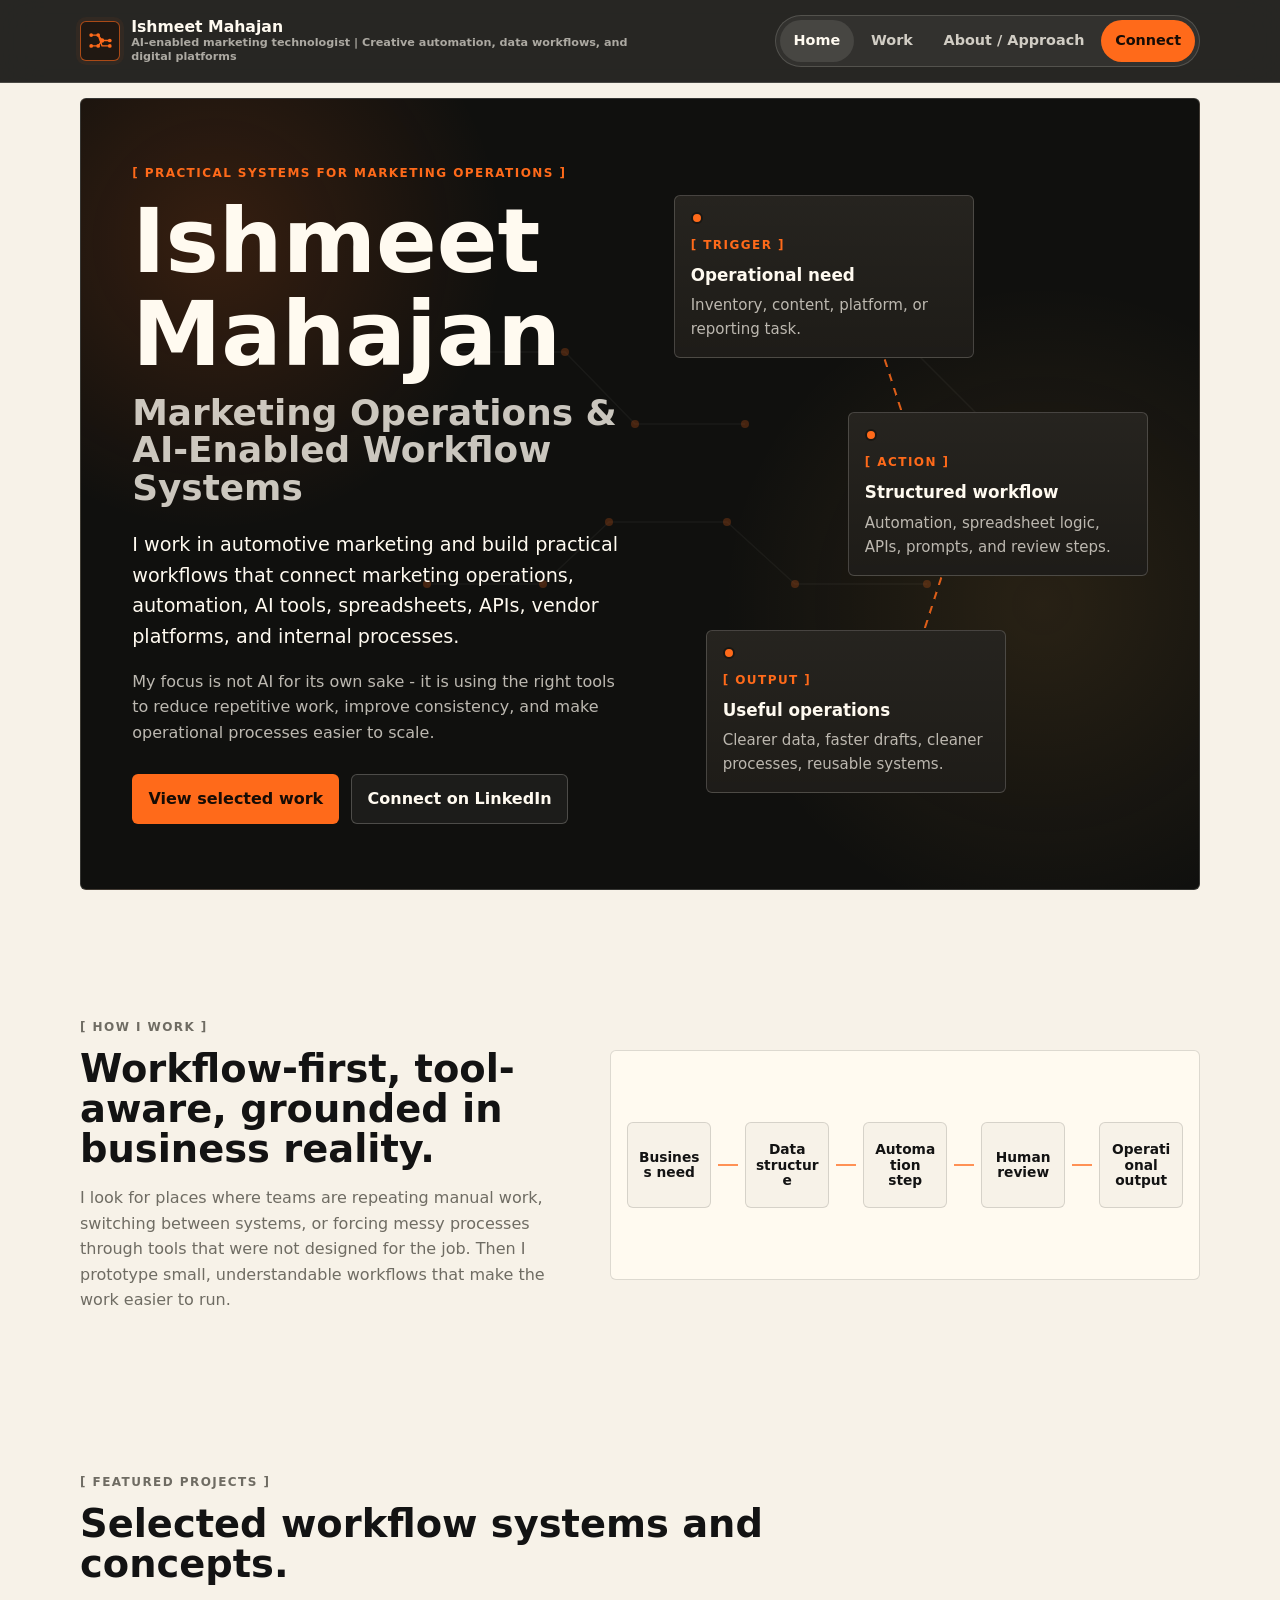
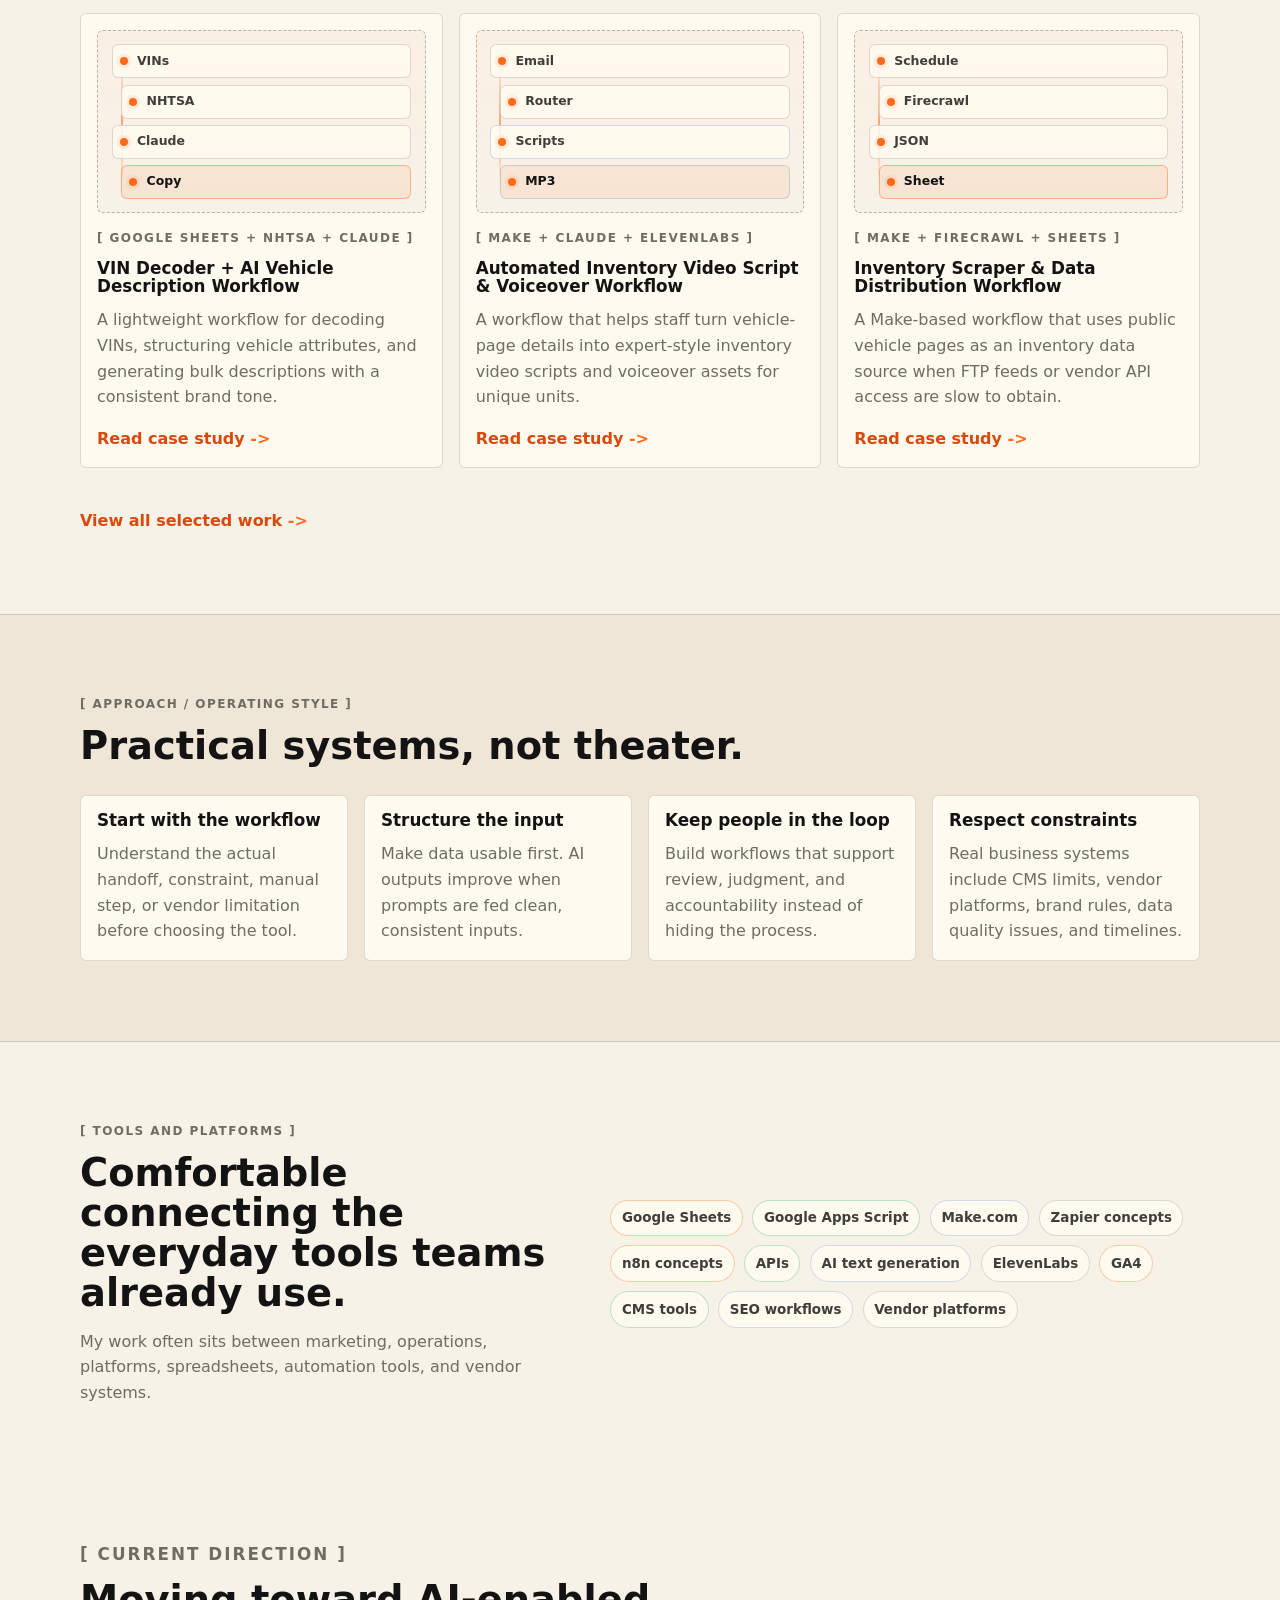
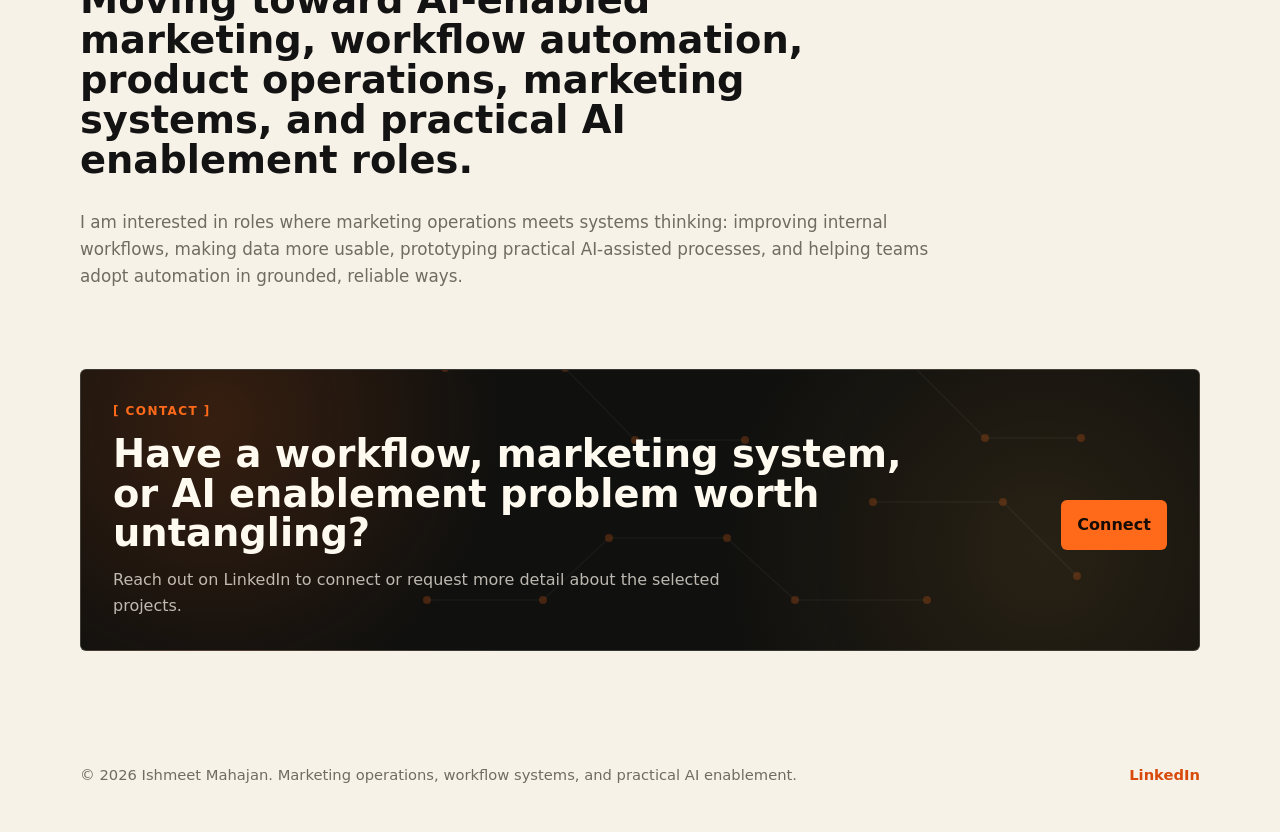
==== index.html @ a9115629 "Add files via upload" ====
<!DOCTYPE html>
<html lang="en">
<head>
  <meta charset="UTF-8">
  <meta name="viewport" content="width=device-width, initial-scale=1.0">
  <meta name="description" content="Ishmeet Mahajan - Marketing Operations & AI-Enabled Workflow Systems portfolio.">
  <title>Ishmeet Mahajan | Marketing Operations & AI-Enabled Workflow Systems</title>
  <link rel="stylesheet" href="styles.css">
</head>
<body>
  <header class="site-header">
    <a class="brand" href="index.html" aria-label="Ishmeet Mahajan home">
      <span class="brand-mark" aria-hidden="true"></span>
      <span class="brand-copy">
        <span class="brand-name">Ishmeet Mahajan</span>
        <span class="brand-title">AI-enabled marketing technologist | Creative automation, data workflows, and digital platforms</span>
      </span>
    </a>
    <button class="nav-toggle" type="button" aria-label="Toggle navigation" aria-expanded="false">
      <span></span>
      <span></span>
      <span></span>
    </button>
    <nav class="site-nav" aria-label="Primary navigation">
      <a href="index.html">Home</a>
      <a href="work.html">Work</a>
      <a href="index.html#approach">About / Approach</a>
      <a class="nav-cta" href="https://www.linkedin.com/in/ishmeetmahajan">Connect</a>
    </nav>
  </header>

  <main>
    <section class="hero canvas-section">
      <div class="hero-copy">
        <p class="eyebrow">Practical systems for marketing operations</p>
        <h1>Ishmeet Mahajan</h1>
        <h2>Marketing Operations &amp; AI-Enabled Workflow Systems</h2>
        <p class="hero-lede">I work in automotive marketing and build practical workflows that connect marketing operations, automation, AI tools, spreadsheets, APIs, vendor platforms, and internal processes.</p>
        <p class="hero-support">My focus is not AI for its own sake - it is using the right tools to reduce repetitive work, improve consistency, and make operational processes easier to scale.</p>
        <div class="button-row">
          <a class="button primary" href="work.html">View selected work</a>
          <a class="button secondary" href="https://www.linkedin.com/in/ishmeetmahajan">Connect on LinkedIn</a>
        </div>
      </div>
      <div class="hero-visual" aria-label="Workflow canvas illustration">
        <div class="workflow-card trigger">
          <span class="node-dot"></span>
          <p class="node-type">Trigger</p>
          <h3>Operational need</h3>
          <p>Inventory, content, platform, or reporting task.</p>
        </div>
        <div class="workflow-line line-one"></div>
        <div class="workflow-card action">
          <span class="node-dot"></span>
          <p class="node-type">Action</p>
          <h3>Structured workflow</h3>
          <p>Automation, spreadsheet logic, APIs, prompts, and review steps.</p>
        </div>
        <div class="workflow-line line-two"></div>
        <div class="workflow-card output">
          <span class="node-dot"></span>
          <p class="node-type">Output</p>
          <h3>Useful operations</h3>
          <p>Clearer data, faster drafts, cleaner processes, reusable systems.</p>
        </div>
      </div>
    </section>

    <section class="section split-section">
      <div>
        <p class="eyebrow">How I work</p>
        <h2>Workflow-first, tool-aware, grounded in business reality.</h2>
        <p>I look for places where teams are repeating manual work, switching between systems, or forcing messy processes through tools that were not designed for the job. Then I prototype small, understandable workflows that make the work easier to run.</p>
      </div>
      <div class="mini-canvas">
        <div class="mini-node">Business need</div>
        <div class="mini-connector"></div>
        <div class="mini-node">Data structure</div>
        <div class="mini-connector"></div>
        <div class="mini-node">Automation step</div>
        <div class="mini-connector"></div>
        <div class="mini-node">Human review</div>
        <div class="mini-connector"></div>
        <div class="mini-node">Operational output</div>
      </div>
    </section>

    <section class="section">
      <div class="section-heading">
        <p class="eyebrow">Featured projects</p>
        <h2>Selected workflow systems and concepts.</h2>
      </div>
      <div class="card-grid">
        <article class="project-card">
          <div class="workflow-diagram compact" aria-label="VIN description workflow diagram">
            <div class="diagram-node">VINs</div>
            <div class="diagram-node">NHTSA</div>
            <div class="diagram-node">Claude</div>
            <div class="diagram-node output-node">Copy</div>
          </div>
          <p class="card-kicker">Google Sheets + NHTSA + Claude</p>
          <h3>VIN Decoder + AI Vehicle Description Workflow</h3>
          <p>A lightweight workflow for decoding VINs, structuring vehicle attributes, and generating bulk descriptions with a consistent brand tone.</p>
          <a class="text-link" href="case-vin-ai-description.html">Read case study</a>
        </article>
        <article class="project-card">
          <div class="workflow-diagram compact branch-diagram" aria-label="Video script and voiceover workflow diagram">
            <div class="diagram-node">Email</div>
            <div class="diagram-node">Router</div>
            <div class="diagram-node">Scripts</div>
            <div class="diagram-node output-node">MP3</div>
          </div>
          <p class="card-kicker">Make + Claude + ElevenLabs</p>
          <h3>Automated Inventory Video Script &amp; Voiceover Workflow</h3>
          <p>A workflow that helps staff turn vehicle-page details into expert-style inventory video scripts and voiceover assets for unique units.</p>
          <a class="text-link" href="case-video-voiceover.html">Read case study</a>
        </article>
        <article class="project-card">
          <div class="workflow-diagram compact" aria-label="Inventory scraper workflow diagram">
            <div class="diagram-node">Schedule</div>
            <div class="diagram-node">Firecrawl</div>
            <div class="diagram-node">JSON</div>
            <div class="diagram-node output-node">Sheet</div>
          </div>
          <p class="card-kicker">Make + Firecrawl + Sheets</p>
          <h3>Inventory Scraper &amp; Data Distribution Workflow</h3>
          <p>A Make-based workflow that uses public vehicle pages as an inventory data source when FTP feeds or vendor API access are slow to obtain.</p>
          <a class="text-link" href="case-ai-inventory-search.html">Read case study</a>
        </article>
      </div>
      <div class="section-action">
        <a class="action-link" href="work.html">View all selected work</a>
      </div>
    </section>

    <section id="approach" class="section approach-band">
      <div class="section-heading">
        <p class="eyebrow">Approach / operating style</p>
        <h2>Practical systems, not theater.</h2>
      </div>
      <div class="pill-grid">
        <div class="pill-card">
          <h3>Start with the workflow</h3>
          <p>Understand the actual handoff, constraint, manual step, or vendor limitation before choosing the tool.</p>
        </div>
        <div class="pill-card">
          <h3>Structure the input</h3>
          <p>Make data usable first. AI outputs improve when prompts are fed clean, consistent inputs.</p>
        </div>
        <div class="pill-card">
          <h3>Keep people in the loop</h3>
          <p>Build workflows that support review, judgment, and accountability instead of hiding the process.</p>
        </div>
        <div class="pill-card">
          <h3>Respect constraints</h3>
          <p>Real business systems include CMS limits, vendor platforms, brand rules, data quality issues, and timelines.</p>
        </div>
      </div>
    </section>

    <section class="section split-section">
      <div>
        <p class="eyebrow">Tools and platforms</p>
        <h2>Comfortable connecting the everyday tools teams already use.</h2>
        <p>My work often sits between marketing, operations, platforms, spreadsheets, automation tools, and vendor systems.</p>
      </div>
      <div class="badge-cloud" aria-label="Tools and platforms">
        <span class="badge">Google Sheets</span>
        <span class="badge">Google Apps Script</span>
        <span class="badge">Make.com</span>
        <span class="badge">Zapier concepts</span>
        <span class="badge">n8n concepts</span>
        <span class="badge">APIs</span>
        <span class="badge">AI text generation</span>
        <span class="badge">ElevenLabs</span>
        <span class="badge">GA4</span>
        <span class="badge">CMS tools</span>
        <span class="badge">SEO workflows</span>
        <span class="badge">Vendor platforms</span>
      </div>
    </section>

    <section class="section current-direction">
      <div class="section-heading">
        <p class="eyebrow">Current direction</p>
        <h2>Moving toward AI-enabled marketing, workflow automation, product operations, marketing systems, and practical AI enablement roles.</h2>
      </div>
      <p>I am interested in roles where marketing operations meets systems thinking: improving internal workflows, making data more usable, prototyping practical AI-assisted processes, and helping teams adopt automation in grounded, reliable ways.</p>
    </section>

    <section id="contact" class="contact-cta canvas-section">
      <div>
        <p class="eyebrow">Contact</p>
        <h2>Have a workflow, marketing system, or AI enablement problem worth untangling?</h2>
        <p>Reach out on LinkedIn to connect or request more detail about the selected projects.</p>
      </div>
      <div class="button-row">
        <a class="button primary" href="https://www.linkedin.com/in/ishmeetmahajan">Connect</a>
      </div>
    </section>
  </main>

  <footer class="site-footer">
    <p>&copy; <span data-year></span> Ishmeet Mahajan. Marketing operations, workflow systems, and practical AI enablement.</p>
    <a href="https://www.linkedin.com/in/ishmeetmahajan">LinkedIn</a>
  </footer>

  <script src="script.js"></script>
</body>
</html>
---- styles.css ----
:root {
  color-scheme: light dark;
  --ink: #131313;
  --ink-soft: #3f3f3a;
  --muted: #6f6c63;
  --paper: #f7f2e8;
  --paper-2: #fffaf0;
  --night: #10100e;
  --night-2: #191713;
  --line: rgba(19, 19, 19, 0.14);
  --line-dark: rgba(255, 250, 240, 0.16);
  --orange: #ff6a1a;
  --orange-dark: #d94a0a;
  --amber: #ffb84d;
  --green: #159c79;
  --blue: #486dd6;
  --radius: 6px;
  --max-width: 1120px;
}

* {
  box-sizing: border-box;
}

html {
  scroll-behavior: smooth;
}

body {
  margin: 0;
  font-family: Inter, ui-sans-serif, system-ui, -apple-system, BlinkMacSystemFont, "Segoe UI", sans-serif;
  background: var(--paper);
  color: var(--ink);
  line-height: 1.6;
}

body.nav-open {
  overflow: hidden;
}

a {
  color: inherit;
  text-decoration: none;
}

p {
  margin: 0;
}

h1,
h2,
h3 {
  margin: 0;
  line-height: 1.04;
  letter-spacing: 0;
}

h1 {
  font-size: clamp(3.2rem, 7vw, 6.8rem);
}

h2 {
  font-size: clamp(1.75rem, 3vw, 3.2rem);
}

h3 {
  font-size: 1.05rem;
}

ul {
  margin: 0;
  padding-left: 1.2rem;
}

li + li {
  margin-top: 0.45rem;
}

.site-header {
  position: sticky;
  top: 0;
  z-index: 20;
  display: flex;
  align-items: center;
  justify-content: space-between;
  width: min(100% - 32px, var(--max-width));
  min-height: 82px;
  margin: 0 auto;
  color: var(--paper-2);
}

.site-header::before {
  content: "";
  position: fixed;
  inset: 0 0 auto;
  z-index: -1;
  height: 82px;
  background: rgba(16, 16, 14, 0.9);
  border-bottom: 1px solid var(--line-dark);
  backdrop-filter: blur(18px);
}

.brand {
  display: inline-flex;
  align-items: center;
  gap: 0.7rem;
  font-weight: 800;
  min-width: 0;
}

.brand-mark {
  flex: 0 0 auto;
  display: block;
  width: 40px;
  height: 40px;
  border: 1px solid rgba(255, 106, 26, 0.62);
  border-radius: var(--radius);
  background:
    url("data:image/svg+xml,%3Csvg width='40' height='40' viewBox='0 0 40 40' xmlns='http://www.w3.org/2000/svg'%3E%3Cg fill='none' stroke='%23ff6a1a' stroke-width='1.7' stroke-linecap='round' stroke-linejoin='round'%3E%3Cpath d='M8 13h9l5 7h10'/%3E%3Cpath d='M17 13l5 14h10'/%3E%3Cpath d='M8 27h9l5-7'/%3E%3C/g%3E%3Cg fill='%23ff6a1a'%3E%3Ccircle cx='8' cy='13' r='2.4'/%3E%3Ccircle cx='17' cy='13' r='2.4'/%3E%3Ccircle cx='22' cy='20' r='2.8'/%3E%3Ccircle cx='32' cy='20' r='2.4'/%3E%3Ccircle cx='8' cy='27' r='2.4'/%3E%3Ccircle cx='17' cy='27' r='2.4'/%3E%3Ccircle cx='32' cy='27' r='2.4'/%3E%3C/g%3E%3C/svg%3E") center / 31px 31px no-repeat,
    #201812;
  box-shadow: 0 0 0 4px rgba(255, 106, 26, 0.05);
}

.brand-copy {
  display: grid;
  gap: 0.08rem;
  min-width: 0;
}

.brand-name {
  color: var(--paper-2);
  font-size: 0.98rem;
  line-height: 1.1;
}

.brand-title {
  max-width: 500px;
  color: rgba(255, 250, 240, 0.62);
  font-size: 0.7rem;
  font-weight: 700;
  line-height: 1.25;
}

.site-nav {
  display: flex;
  align-items: center;
  gap: 0.2rem;
  padding: 0.25rem;
  border: 1px solid var(--line-dark);
  border-radius: 999px;
  background: rgba(255, 250, 240, 0.05);
}

.site-nav a {
  padding: 0.58rem 0.86rem;
  border-radius: 999px;
  color: rgba(255, 250, 240, 0.78);
  font-size: 0.9rem;
  font-weight: 650;
  white-space: nowrap;
  transition: background 160ms ease, color 160ms ease;
}

.site-nav a:hover,
.site-nav a[aria-current="page"] {
  background: rgba(255, 250, 240, 0.1);
  color: var(--paper-2);
}

.site-nav .nav-cta {
  background: var(--orange);
  color: #160c06;
}

.nav-toggle {
  display: none;
  width: 42px;
  height: 42px;
  border: 1px solid var(--line-dark);
  border-radius: var(--radius);
  background: rgba(255, 250, 240, 0.05);
  color: var(--paper-2);
}

.nav-toggle span {
  display: block;
  width: 18px;
  height: 2px;
  margin: 3px auto;
  background: currentColor;
}

.canvas-section {
  position: relative;
  overflow: hidden;
  border: 1px solid var(--line-dark);
  border-radius: var(--radius);
  background:
    radial-gradient(circle at 12% 18%, rgba(255, 106, 26, 0.16), transparent 18rem),
    radial-gradient(circle at 86% 64%, rgba(255, 184, 77, 0.1), transparent 20rem),
    var(--night);
}

.canvas-section::before {
  content: "";
  position: absolute;
  inset: 0;
  pointer-events: none;
  background-image: url("data:image/svg+xml,%3Csvg width='760' height='460' viewBox='0 0 760 460' xmlns='http://www.w3.org/2000/svg'%3E%3Cg fill='none' stroke='%23fffaf0' stroke-opacity='.085' stroke-width='1.4'%3E%3Cpath d='M92 88H212L282 160H392'/%3E%3Cpath d='M430 86H560L632 158H728'/%3E%3Cpath d='M74 320H190L256 258H374L442 320H574'/%3E%3Cpath d='M520 222H650L724 296'/%3E%3C/g%3E%3Cg fill='%23ff6a1a' fill-opacity='.45'%3E%3Ccircle cx='92' cy='88' r='4'/%3E%3Ccircle cx='212' cy='88' r='4'/%3E%3Ccircle cx='282' cy='160' r='4'/%3E%3Ccircle cx='392' cy='160' r='4'/%3E%3Ccircle cx='430' cy='86' r='4'/%3E%3Ccircle cx='560' cy='86' r='4'/%3E%3Ccircle cx='632' cy='158' r='4'/%3E%3Ccircle cx='728' cy='158' r='4'/%3E%3Ccircle cx='74' cy='320' r='4'/%3E%3Ccircle cx='190' cy='320' r='4'/%3E%3Ccircle cx='256' cy='258' r='4'/%3E%3Ccircle cx='374' cy='258' r='4'/%3E%3Ccircle cx='442' cy='320' r='4'/%3E%3Ccircle cx='574' cy='320' r='4'/%3E%3Ccircle cx='520' cy='222' r='4'/%3E%3Ccircle cx='650' cy='222' r='4'/%3E%3Ccircle cx='724' cy='296' r='4'/%3E%3C/g%3E%3C/svg%3E");
  background-position: 76% center;
  background-repeat: no-repeat;
  background-size: min(760px, 90%) auto;
  opacity: 0.5;
}

.canvas-section > * {
  position: relative;
  z-index: 1;
}

.hero {
  display: grid;
  grid-template-columns: minmax(0, 1.02fr) minmax(340px, 0.98fr);
  gap: 3rem;
  align-items: center;
  width: min(100% - 32px, var(--max-width));
  min-height: calc(100vh - 108px);
  margin: 1rem auto 3rem;
  padding: clamp(2rem, 4vw, 4rem);
  color: var(--paper-2);
}

.hero-copy {
  max-width: 700px;
}

.eyebrow,
.card-kicker,
.node-type {
  margin-bottom: 0.75rem;
  color: var(--orange);
  font-size: 0.75rem;
  font-weight: 850;
  letter-spacing: 0.12em;
  text-transform: uppercase;
}

.eyebrow::before,
.card-kicker::before,
.node-type::before {
  content: "[ ";
}

.eyebrow::after,
.card-kicker::after,
.node-type::after {
  content: " ]";
}

.hero h2 {
  margin-top: 0.8rem;
  color: rgba(255, 250, 240, 0.78);
  font-size: clamp(1.45rem, 2.8vw, 2.65rem);
  font-weight: 620;
}

.hero-lede {
  max-width: 66ch;
  margin-top: 1.5rem;
  color: var(--paper-2);
  font-size: clamp(1.02rem, 1.6vw, 1.2rem);
}

.hero-support {
  max-width: 64ch;
  margin-top: 1rem;
  color: rgba(255, 250, 240, 0.72);
}

.button-row {
  display: flex;
  flex-wrap: wrap;
  gap: 0.75rem;
  margin-top: 1.8rem;
}

.button {
  position: relative;
  z-index: 2;
  display: inline-flex;
  align-items: center;
  justify-content: center;
  min-height: 44px;
  padding: 0.7rem 0.95rem;
  border: 1px solid transparent;
  border-radius: var(--radius);
  font-weight: 800;
  transition: transform 160ms ease, border-color 160ms ease, background 160ms ease;
}

.button:hover {
  transform: translateY(-1px);
}

.button.primary {
  background: var(--orange);
  color: #170c05;
}

.button.secondary {
  border-color: rgba(255, 250, 240, 0.22);
  background: rgba(255, 250, 240, 0.05);
  color: var(--paper-2);
}

.hero-visual {
  position: relative;
  display: grid;
  grid-template-columns: minmax(0, 1fr);
  gap: 0;
  align-content: center;
  min-height: 520px;
}

.workflow-card {
  --spot-x: 50%;
  --spot-y: 50%;
  position: relative;
  width: min(100%, 300px);
  padding: 1rem;
  border: 1px solid rgba(255, 250, 240, 0.18);
  border-radius: var(--radius);
  background:
    linear-gradient(180deg, rgba(255, 250, 240, 0.055), rgba(255, 250, 240, 0.025)),
    var(--night-2);
}

.workflow-card.trigger {
  justify-self: start;
}

.workflow-card.action {
  justify-self: end;
}

.workflow-card.output {
  justify-self: start;
  margin-left: 2rem;
}

.node-dot {
  display: block;
  width: 12px;
  height: 12px;
  margin-bottom: 0.75rem;
  border: 2px solid var(--night-2);
  border-radius: 999px;
  background: var(--orange);
}

.workflow-card h3 {
  color: var(--paper-2);
}

.workflow-card p:not(.node-type) {
  margin-top: 0.55rem;
  color: rgba(255, 250, 240, 0.7);
  font-size: 0.94rem;
}

.workflow-line {
  position: relative;
  width: 2px;
  height: 54px;
  margin: 0 auto;
  background: repeating-linear-gradient(180deg, var(--orange) 0 8px, transparent 8px 15px);
  opacity: 0.85;
}

.line-one {
  transform: translateX(-18px) rotate(-18deg);
}

.line-two {
  transform: translateX(22px) rotate(18deg);
}

.section {
  width: min(100% - 32px, var(--max-width));
  margin: 0 auto;
  padding: 5rem 0;
}

.section p {
  color: var(--muted);
}

.section-heading {
  max-width: 780px;
  margin-bottom: 1.8rem;
}

.split-section {
  display: grid;
  grid-template-columns: minmax(0, 0.9fr) minmax(320px, 1.1fr);
  gap: 3rem;
  align-items: center;
}

.split-section p:not(.eyebrow) {
  max-width: 64ch;
  margin-top: 1rem;
}

.mini-canvas {
  display: grid;
  grid-template-columns: minmax(74px, 1fr) 20px minmax(74px, 1fr) 20px minmax(74px, 1fr) 20px minmax(74px, 1fr) 20px minmax(74px, 1fr);
  align-items: center;
  gap: 0.45rem;
  min-height: 230px;
  padding: 1rem;
  border: 1px solid var(--line);
  border-radius: var(--radius);
  background: var(--paper-2);
}

.mini-node {
  min-height: 86px;
  display: grid;
  place-items: center;
  padding: 0.65rem 0.5rem;
  border: 1px solid var(--line);
  border-radius: var(--radius);
  background: var(--paper);
  color: var(--ink);
  font-size: clamp(0.72rem, 1.1vw, 0.86rem);
  font-weight: 800;
  hyphens: auto;
  line-height: 1.15;
  overflow-wrap: anywhere;
  text-align: center;
}

.mini-connector {
  height: 2px;
  background: var(--orange);
  opacity: 0.72;
}

.card-grid {
  display: grid;
  grid-template-columns: repeat(3, minmax(0, 1fr));
  gap: 1rem;
}

.project-card,
.pill-card,
.work-card,
.sidebar-block {
  --spot-x: 50%;
  --spot-y: 50%;
  border: 1px solid var(--line);
  border-radius: var(--radius);
  background: var(--paper-2);
}

.project-card,
.pill-card,
.sidebar-block {
  padding: 1rem;
}

.project-card p:not(.card-kicker),
.pill-card p,
.work-card p {
  margin-top: 0.75rem;
}

.placeholder {
  display: grid;
  min-height: 210px;
  place-items: center;
  padding: 1rem;
  border: 1px dashed rgba(19, 19, 19, 0.28);
  border-radius: var(--radius);
  background: linear-gradient(180deg, rgba(255, 106, 26, 0.045), rgba(19, 19, 19, 0.018)), #fbf6ec;
  color: var(--muted);
  font-size: 0.82rem;
  font-weight: 850;
  letter-spacing: 0.08em;
  text-align: center;
  text-transform: uppercase;
}

.placeholder.small {
  min-height: 154px;
  margin-bottom: 1rem;
}

.workflow-diagram {
  position: relative;
  display: grid;
  align-content: center;
  gap: 0.48rem;
  min-height: 230px;
  padding: 1rem;
  border: 1px dashed rgba(19, 19, 19, 0.28);
  border-radius: var(--radius);
  background:
    linear-gradient(180deg, rgba(255, 106, 26, 0.045), rgba(19, 19, 19, 0.018)),
    #fbf6ec;
  overflow: hidden;
}

.workflow-diagram.compact {
  min-height: 154px;
  margin-bottom: 1rem;
  padding: 0.85rem;
  gap: 0.38rem;
}

.workflow-diagram::before {
  content: "";
  position: absolute;
  z-index: 0;
  top: 1.6rem;
  bottom: 1.6rem;
  left: 1.42rem;
  width: 2px;
  background: linear-gradient(180deg, transparent, rgba(255, 106, 26, 0.55), transparent);
}

.diagram-node {
  position: relative;
  z-index: 1;
  min-height: 34px;
  display: flex;
  align-items: center;
  padding: 0.42rem 0.55rem 0.42rem 1.52rem;
  border: 1px solid rgba(19, 19, 19, 0.14);
  border-radius: var(--radius);
  background: rgba(255, 250, 240, 0.88);
  color: var(--ink-soft);
  font-size: 0.78rem;
  font-weight: 850;
  line-height: 1.15;
}

.diagram-node::before {
  content: "";
  position: absolute;
  left: 0.45rem;
  width: 8px;
  height: 8px;
  border-radius: 999px;
  background: var(--orange);
  box-shadow: 0 0 0 3px rgba(255, 106, 26, 0.1);
}

.diagram-node:nth-child(even) {
  margin-left: 1rem;
}

.workflow-diagram.compact .diagram-node:nth-child(even) {
  margin-left: 0.6rem;
}

.workflow-diagram.branch-diagram .diagram-node:nth-child(3),
.workflow-diagram.branch-diagram .diagram-node:nth-child(4) {
  border-color: rgba(72, 109, 214, 0.24);
}

.diagram-node.output-node {
  border-color: rgba(255, 106, 26, 0.42);
  background: rgba(255, 106, 26, 0.09);
  color: var(--ink);
}

.text-link,
.action-link {
  display: inline-flex;
  align-items: center;
  gap: 0.35rem;
  margin-top: 1rem;
  color: var(--orange-dark);
  font-weight: 850;
}

.text-link::after,
.action-link::after {
  content: "->";
  color: var(--orange);
  transition: transform 160ms ease;
}

.text-link:hover,
.action-link:hover {
  color: var(--ink);
}

.text-link:hover::after,
.action-link:hover::after {
  transform: translateX(3px);
}

.section-action {
  margin-top: 1.5rem;
}

.section .button.secondary,
.work-card .button.secondary,
.case-content .button.secondary {
  border-color: var(--line);
  background: transparent;
  color: var(--ink);
}

.approach-band {
  width: 100%;
  max-width: none;
  padding-right: max(16px, calc((100% - var(--max-width)) / 2));
  padding-left: max(16px, calc((100% - var(--max-width)) / 2));
  background: #efe6d8;
  border-block: 1px solid var(--line);
}

.pill-grid {
  display: grid;
  grid-template-columns: repeat(4, minmax(0, 1fr));
  gap: 1rem;
}

.badge-cloud {
  display: flex;
  flex-wrap: wrap;
  gap: 0.6rem;
}

.badge-cloud.compact {
  gap: 0.45rem;
  margin-top: 1rem;
}

.badge {
  display: inline-flex;
  align-items: center;
  min-height: 32px;
  padding: 0.4rem 0.66rem;
  border: 1px solid var(--line);
  border-radius: 999px;
  background: var(--paper-2);
  color: var(--ink-soft);
  font-size: 0.84rem;
  font-weight: 750;
}

.badge:nth-child(4n + 1) {
  border-color: rgba(255, 106, 26, 0.34);
}

.badge:nth-child(4n + 2) {
  border-color: rgba(21, 156, 121, 0.28);
}

.badge:nth-child(4n + 3) {
  border-color: rgba(72, 109, 214, 0.24);
}

.current-direction {
  padding-top: 3.5rem;
}

.current-direction p {
  max-width: 82ch;
  font-size: 1.05rem;
}

.contact-cta {
  display: grid;
  grid-template-columns: 1fr auto;
  gap: 2rem;
  align-items: center;
  width: min(100% - 32px, var(--max-width));
  margin: 0 auto 5rem;
  padding: 2rem;
  color: var(--paper-2);
}

.contact-cta h2 {
  max-width: 820px;
  font-size: clamp(1.7rem, 3vw, 2.8rem);
}

.contact-cta p:not(.eyebrow) {
  max-width: 62ch;
  margin-top: 0.85rem;
  color: rgba(255, 250, 240, 0.72);
}

.page-hero,
.case-hero {
  width: min(100% - 32px, var(--max-width));
  margin: 1rem auto 0;
  padding: clamp(2rem, 4vw, 4rem);
  color: var(--paper-2);
}

.page-hero h1,
.case-hero h1 {
  max-width: 920px;
}

.page-hero p:not(.eyebrow),
.case-hero p:not(.eyebrow) {
  max-width: 760px;
  margin-top: 1rem;
  color: rgba(255, 250, 240, 0.72);
  font-size: 1.06rem;
}

.back-link {
  display: inline-flex;
  align-items: center;
  gap: 0.35rem;
  margin-bottom: 1.4rem;
  padding: 0.42rem 0.62rem;
  border: 1px solid rgba(255, 106, 26, 0.36);
  border-radius: var(--radius);
  background: rgba(255, 106, 26, 0.1);
  color: var(--orange);
  font-weight: 850;
}

.back-link::before {
  content: "<-";
}

.back-link:hover {
  border-color: rgba(255, 106, 26, 0.72);
  background: rgba(255, 106, 26, 0.16);
  color: var(--paper-2);
}

.bottom-back {
  justify-self: start;
  margin: 0;
  color: var(--orange-dark);
}

.bottom-back:hover {
  color: var(--ink);
}

.work-list {
  display: grid;
  gap: 1rem;
}

.work-card {
  display: grid;
  grid-template-columns: minmax(240px, 0.72fr) minmax(0, 1.28fr);
  gap: 1rem;
  padding: 1rem;
}

.work-card-content {
  padding: 0.2rem 0.2rem 0.2rem 0;
}

.detail-grid {
  display: grid;
  grid-template-columns: repeat(3, minmax(0, 1fr));
  gap: 1rem;
  margin: 1.2rem 0;
}

.detail-grid h3 {
  color: var(--ink);
  font-size: 0.8rem;
  letter-spacing: 0.1em;
  text-transform: uppercase;
}

.detail-grid p {
  font-size: 0.94rem;
}

.case-layout {
  display: grid;
  grid-template-columns: minmax(270px, 0.35fr) minmax(0, 0.65fr);
  gap: 2rem;
  align-items: start;
}

.case-sidebar {
  position: sticky;
  top: 96px;
  display: grid;
  gap: 1rem;
}

.case-content {
  display: grid;
  gap: 1.6rem;
}

.case-content section {
  padding-bottom: 1.6rem;
  border-bottom: 1px solid var(--line);
}

.case-content h2 {
  margin-bottom: 0.65rem;
  font-size: 1.4rem;
}

.case-content p,
.case-content li {
  color: var(--muted);
}

.flow-strip {
  display: flex;
  flex-wrap: wrap;
  gap: 0.75rem;
  margin-top: 1rem;
}

.flow-strip span {
  position: relative;
  display: inline-flex;
  align-items: center;
  min-height: 40px;
  padding: 0.5rem 0.7rem;
  border: 1px solid var(--line);
  border-radius: var(--radius);
  background: var(--paper-2);
  color: var(--ink-soft);
  font-weight: 800;
}

.flow-strip span:not(:last-child)::after {
  content: "";
  position: absolute;
  right: -0.78rem;
  width: 0.78rem;
  height: 2px;
  background: var(--orange);
}

.architecture-accordion {
  display: grid;
  gap: 0.55rem;
  margin-top: 1rem;
}

.architecture-accordion details {
  border: 1px solid rgba(19, 19, 19, 0.12);
  border-left: 2px solid rgba(255, 106, 26, 0.58);
  border-radius: var(--radius);
  background: rgba(255, 250, 240, 0.58);
  box-shadow: 0 0 0 rgba(19, 19, 19, 0);
  transition: background 160ms ease, border-color 160ms ease, box-shadow 160ms ease, transform 160ms ease;
}

.architecture-accordion summary {
  position: relative;
  display: flex;
  align-items: center;
  min-height: 44px;
  padding: 0.72rem 2.35rem 0.72rem 0.85rem;
  color: var(--ink);
  cursor: pointer;
  font-size: 0.8rem;
  font-weight: 850;
  letter-spacing: 0.1em;
  list-style: none;
  text-transform: uppercase;
}

.architecture-accordion summary::-webkit-details-marker {
  display: none;
}

.architecture-accordion summary::after {
  content: "+";
  position: absolute;
  right: 0.9rem;
  color: var(--orange-dark);
  font-size: 1rem;
  font-weight: 850;
  transition: color 160ms ease, transform 160ms ease;
}

.architecture-accordion details[open] summary::after {
  content: "-";
  transform: rotate(180deg);
}

.architecture-accordion details[open] {
  border-color: rgba(255, 106, 26, 0.28);
  border-left-color: var(--orange);
  background: rgba(255, 250, 240, 0.82);
  box-shadow: 0 12px 28px rgba(19, 19, 19, 0.06);
}

.architecture-accordion p {
  padding: 0 0.85rem 0.85rem;
  font-size: 0.92rem;
}

@media (hover: hover) {
  .architecture-accordion details:hover {
    border-color: rgba(255, 106, 26, 0.3);
    border-left-color: var(--orange);
    background: rgba(255, 250, 240, 0.78);
    box-shadow: 0 10px 24px rgba(19, 19, 19, 0.055);
    transform: translateY(-1px);
  }

  .architecture-accordion details:hover summary {
    color: var(--orange-dark);
  }

  .architecture-accordion details:hover summary::after {
    color: var(--orange);
    transform: translateX(2px);
  }

  .architecture-accordion details[open]:hover summary::after {
    transform: rotate(180deg) translateX(-2px);
  }
}

.site-footer {
  display: flex;
  justify-content: space-between;
  gap: 1rem;
  width: min(100% - 32px, var(--max-width));
  margin: 0 auto;
  padding: 2rem 0 2.8rem;
  color: var(--muted);
  font-size: 0.92rem;
}

.site-footer a {
  color: var(--orange-dark);
  font-weight: 800;
}

@media (max-width: 980px) {
  .hero,
  .split-section,
  .contact-cta,
  .work-card,
  .case-layout {
    grid-template-columns: 1fr;
  }

  .hero {
    min-height: auto;
  }

  .hero-visual {
    min-height: 490px;
  }

  .card-grid,
  .pill-grid,
  .detail-grid {
    grid-template-columns: 1fr 1fr;
  }

  .case-sidebar {
    position: static;
    grid-template-columns: 1fr 1fr;
  }
}

@media (max-width: 900px) {
  .site-header {
    min-height: 76px;
  }

  .site-header::before {
    height: 76px;
  }

  .nav-toggle {
    display: block;
  }

  .site-nav {
    position: fixed;
    top: 78px;
    right: 16px;
    left: 16px;
    display: none;
    flex-direction: column;
    align-items: stretch;
    border-radius: var(--radius);
    padding: 0.7rem;
    background: rgba(16, 16, 14, 0.96);
  }

  .site-nav.is-open {
    display: flex;
  }

  .site-nav a {
    padding: 0.9rem 1rem;
  }

  .hero,
  .page-hero,
  .case-hero {
    width: min(100% - 24px, var(--max-width));
  }

  .hero-visual {
    min-height: auto;
    display: grid;
    gap: 0;
  }

  .workflow-card {
    position: relative;
    top: auto;
    right: auto;
    bottom: auto;
    left: auto;
    width: 100%;
    padding: 0.85rem;
  }

  .workflow-line {
    display: block;
    height: 26px;
    justify-self: center;
    transform: none;
  }

  .workflow-card.output {
    margin-left: 0;
  }

  .mini-canvas,
  .card-grid,
  .pill-grid,
  .detail-grid,
  .case-sidebar {
    grid-template-columns: 1fr;
  }

  .mini-canvas {
    gap: 0.75rem;
  }

  .mini-node {
    min-height: 68px;
    font-size: 0.86rem;
  }

  .mini-connector {
    width: 2px;
    height: 24px;
    justify-self: center;
  }

  .section {
    width: min(100% - 24px, var(--max-width));
    padding: 4rem 0;
  }

  .approach-band {
    width: 100%;
    padding-right: 12px;
    padding-left: 12px;
  }

  .work-card-content {
    padding: 0;
  }

  .flow-strip {
    display: grid;
  }

  .flow-strip span:not(:last-child)::after {
    right: auto;
    bottom: -0.78rem;
    left: 1.2rem;
    width: 2px;
    height: 0.78rem;
  }

  .site-footer {
    flex-direction: column;
    width: min(100% - 24px, var(--max-width));
  }
}

@media (max-width: 520px) {
  .brand-title {
    display: none;
  }

  .site-header {
    min-height: 68px;
  }

  .site-header::before {
    height: 68px;
  }

  .site-nav {
    top: 70px;
  }

  h1 {
    font-size: 2.85rem;
  }

  .button,
  .button-row {
    width: 100%;
  }

  .hero,
  .page-hero,
  .case-hero,
  .contact-cta {
    padding: 1.2rem;
  }

  .placeholder {
    min-height: 170px;
  }
}
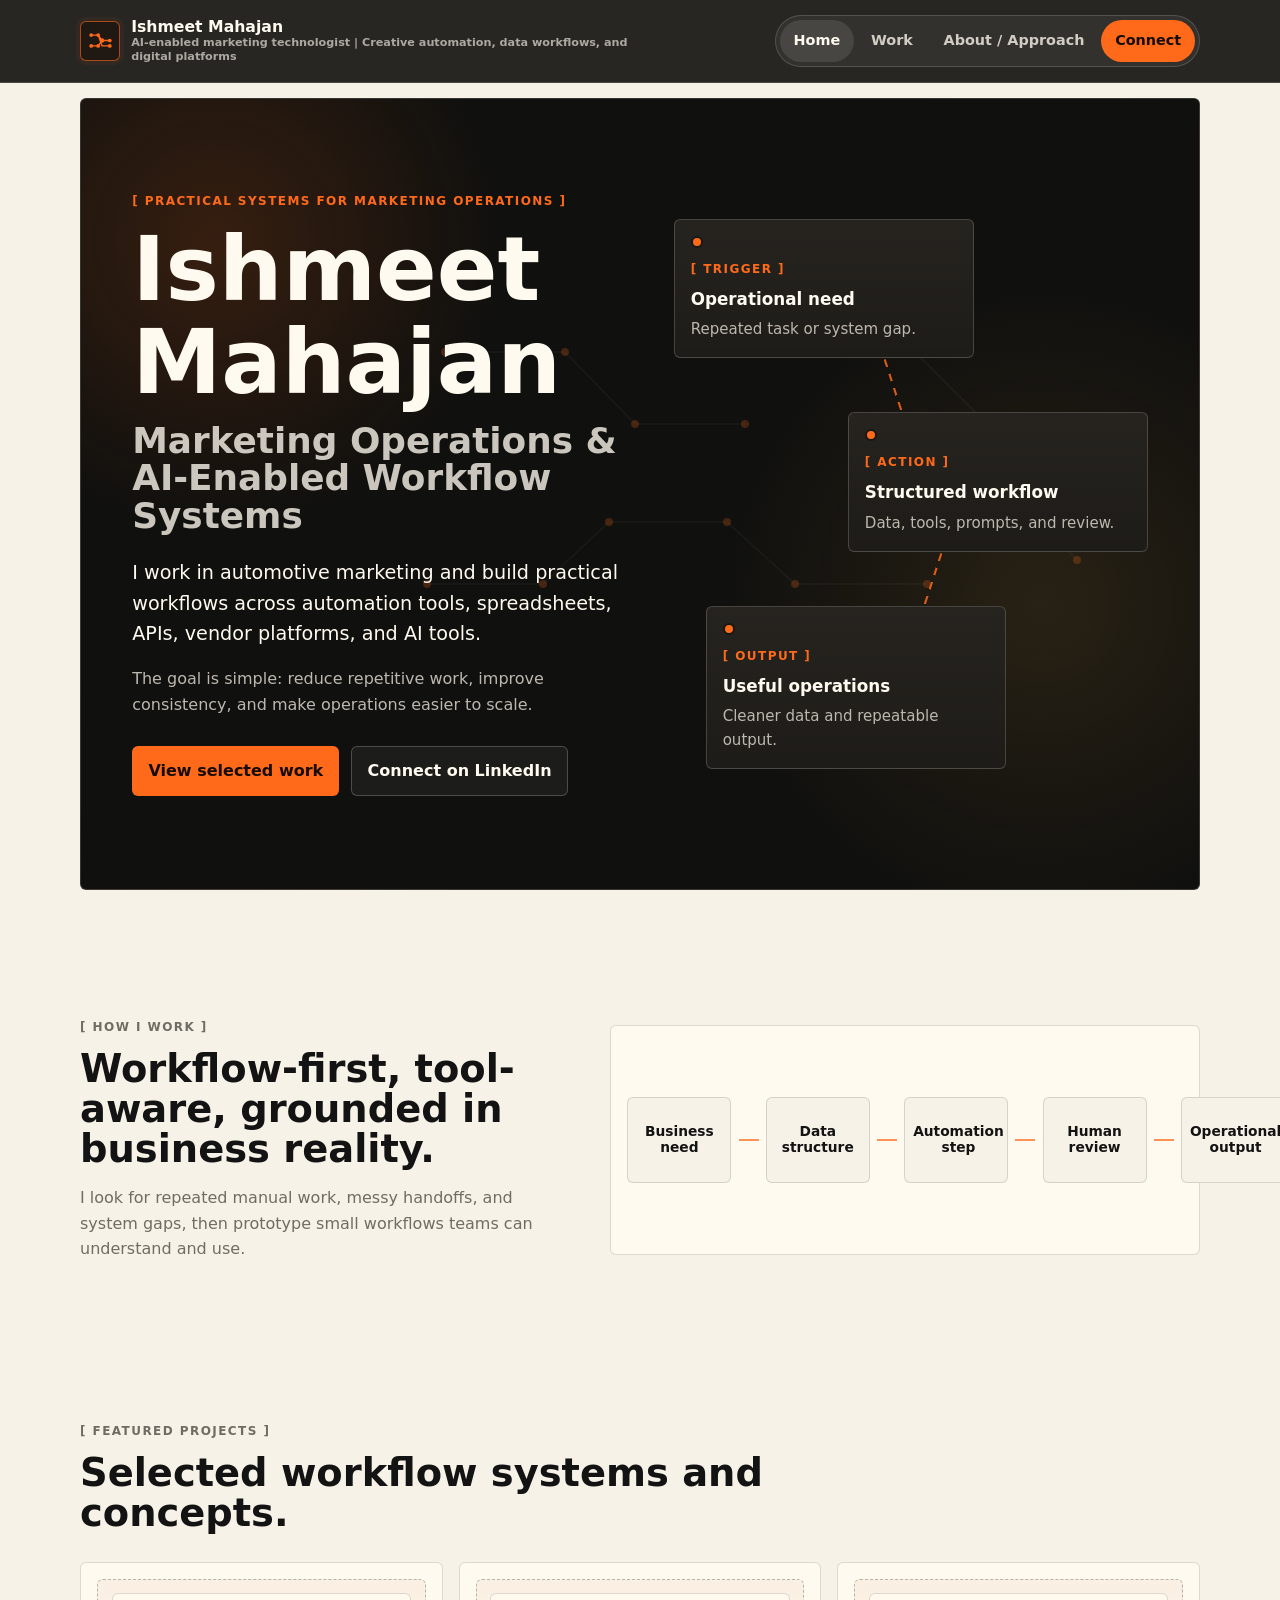
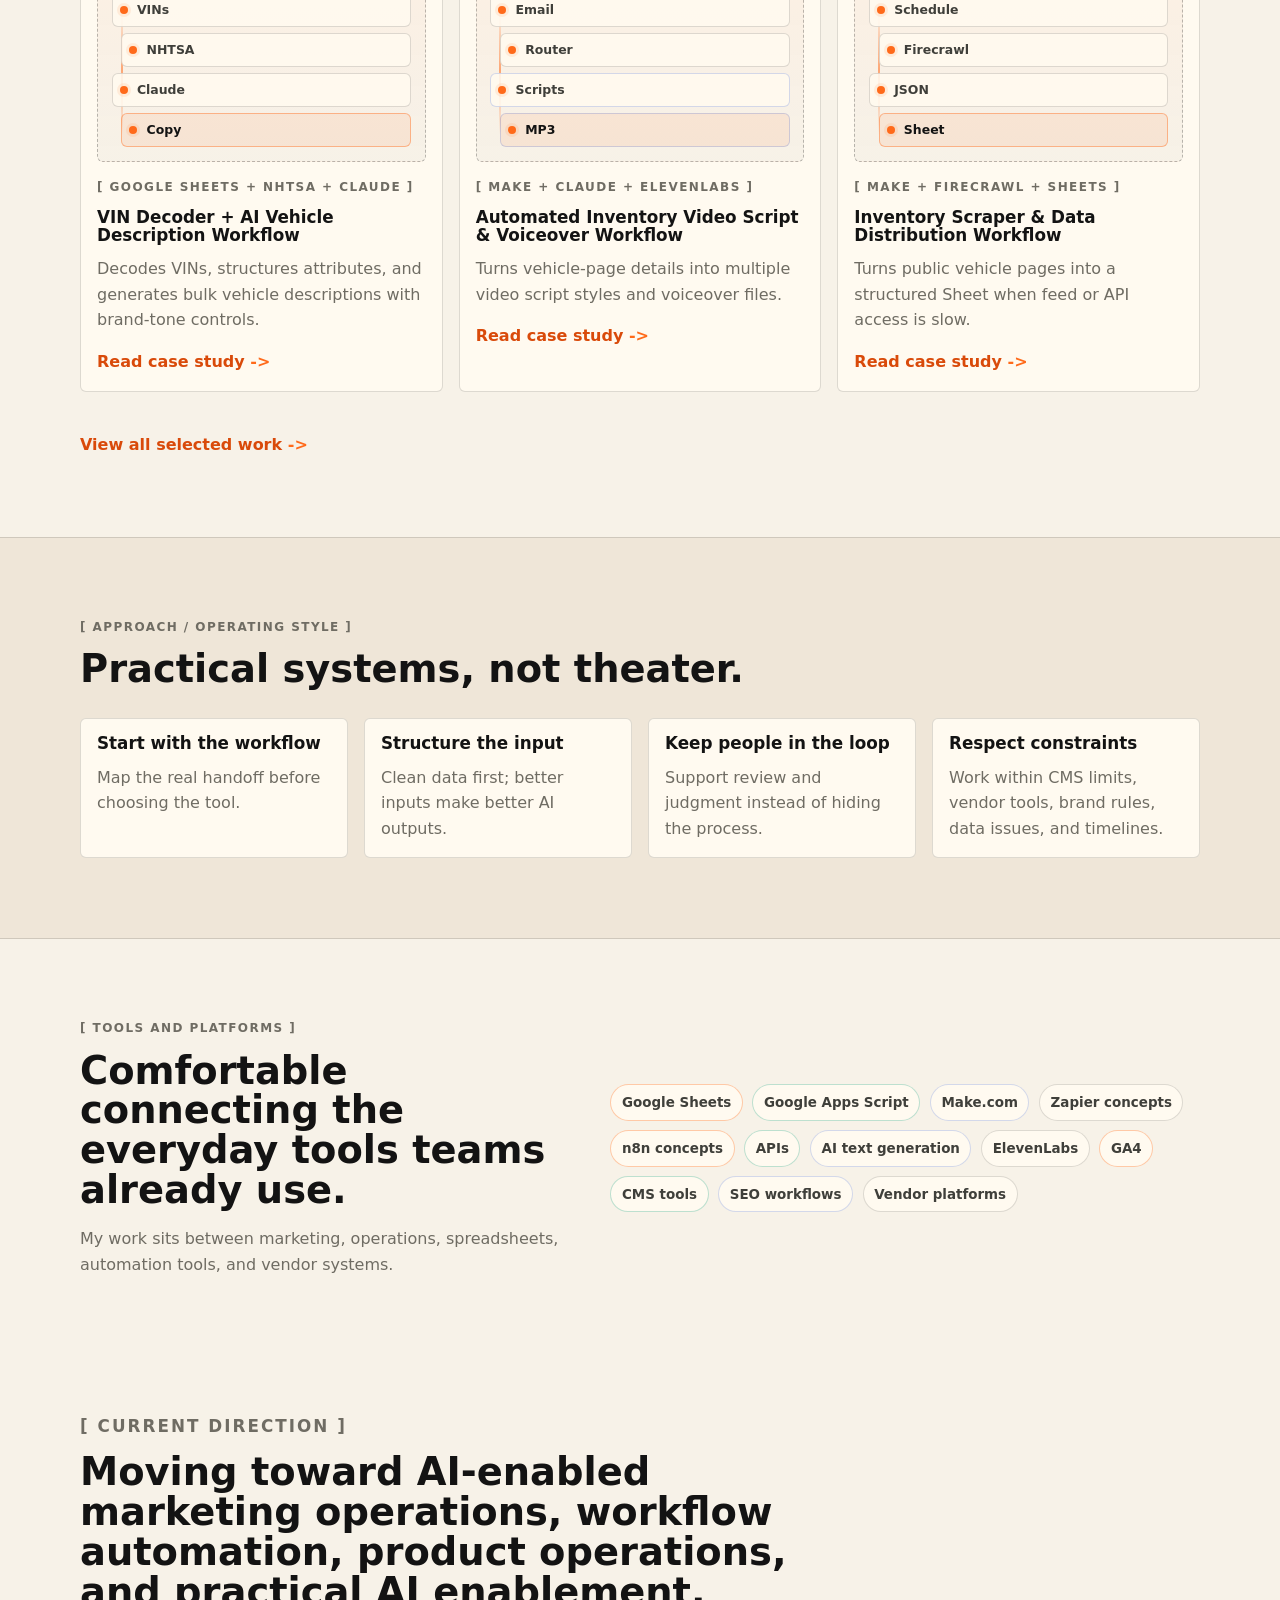
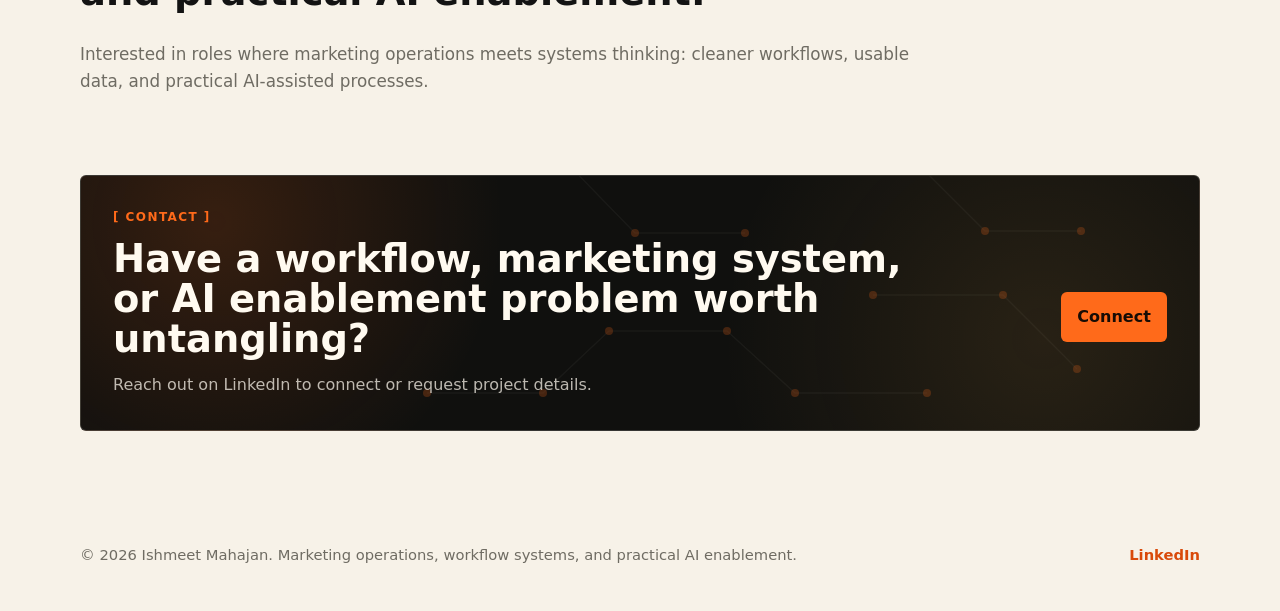
==== commit 8d0ae46d: "Add files via upload shortened text" ====
--- a/index.html
+++ b/index.html
@@ -5,7 +5,7 @@
   <meta name="viewport" content="width=device-width, initial-scale=1.0">
   <meta name="description" content="Ishmeet Mahajan - Marketing Operations & AI-Enabled Workflow Systems portfolio.">
   <title>Ishmeet Mahajan | Marketing Operations & AI-Enabled Workflow Systems</title>
-  <link rel="stylesheet" href="styles.css">
+  <link rel="stylesheet" href="styles.css?v=20260530-6">
 </head>
 <body>
   <header class="site-header">
@@ -35,8 +35,8 @@
         <p class="eyebrow">Practical systems for marketing operations</p>
         <h1>Ishmeet Mahajan</h1>
         <h2>Marketing Operations &amp; AI-Enabled Workflow Systems</h2>
-        <p class="hero-lede">I work in automotive marketing and build practical workflows that connect marketing operations, automation, AI tools, spreadsheets, APIs, vendor platforms, and internal processes.</p>
-        <p class="hero-support">My focus is not AI for its own sake - it is using the right tools to reduce repetitive work, improve consistency, and make operational processes easier to scale.</p>
+        <p class="hero-lede">I work in automotive marketing and build practical workflows across automation tools, spreadsheets, APIs, vendor platforms, and AI tools.</p>
+        <p class="hero-support">The goal is simple: reduce repetitive work, improve consistency, and make operations easier to scale.</p>
         <div class="button-row">
           <a class="button primary" href="work.html">View selected work</a>
           <a class="button secondary" href="https://www.linkedin.com/in/ishmeetmahajan">Connect on LinkedIn</a>
@@ -47,21 +47,21 @@
           <span class="node-dot"></span>
           <p class="node-type">Trigger</p>
           <h3>Operational need</h3>
-          <p>Inventory, content, platform, or reporting task.</p>
+          <p>Repeated task or system gap.</p>
         </div>
         <div class="workflow-line line-one"></div>
         <div class="workflow-card action">
           <span class="node-dot"></span>
           <p class="node-type">Action</p>
           <h3>Structured workflow</h3>
-          <p>Automation, spreadsheet logic, APIs, prompts, and review steps.</p>
+          <p>Data, tools, prompts, and review.</p>
         </div>
         <div class="workflow-line line-two"></div>
         <div class="workflow-card output">
           <span class="node-dot"></span>
           <p class="node-type">Output</p>
           <h3>Useful operations</h3>
-          <p>Clearer data, faster drafts, cleaner processes, reusable systems.</p>
+          <p>Cleaner data and repeatable output.</p>
         </div>
       </div>
     </section>
@@ -70,7 +70,7 @@
       <div>
         <p class="eyebrow">How I work</p>
         <h2>Workflow-first, tool-aware, grounded in business reality.</h2>
-        <p>I look for places where teams are repeating manual work, switching between systems, or forcing messy processes through tools that were not designed for the job. Then I prototype small, understandable workflows that make the work easier to run.</p>
+        <p>I look for repeated manual work, messy handoffs, and system gaps, then prototype small workflows teams can understand and use.</p>
       </div>
       <div class="mini-canvas">
         <div class="mini-node">Business need</div>
@@ -100,7 +100,7 @@
           </div>
           <p class="card-kicker">Google Sheets + NHTSA + Claude</p>
           <h3>VIN Decoder + AI Vehicle Description Workflow</h3>
-          <p>A lightweight workflow for decoding VINs, structuring vehicle attributes, and generating bulk descriptions with a consistent brand tone.</p>
+          <p>Decodes VINs, structures attributes, and generates bulk vehicle descriptions with brand-tone controls.</p>
           <a class="text-link" href="case-vin-ai-description.html">Read case study</a>
         </article>
         <article class="project-card">
@@ -112,7 +112,7 @@
           </div>
           <p class="card-kicker">Make + Claude + ElevenLabs</p>
           <h3>Automated Inventory Video Script &amp; Voiceover Workflow</h3>
-          <p>A workflow that helps staff turn vehicle-page details into expert-style inventory video scripts and voiceover assets for unique units.</p>
+          <p>Turns vehicle-page details into multiple video script styles and voiceover files.</p>
           <a class="text-link" href="case-video-voiceover.html">Read case study</a>
         </article>
         <article class="project-card">
@@ -124,7 +124,7 @@
           </div>
           <p class="card-kicker">Make + Firecrawl + Sheets</p>
           <h3>Inventory Scraper &amp; Data Distribution Workflow</h3>
-          <p>A Make-based workflow that uses public vehicle pages as an inventory data source when FTP feeds or vendor API access are slow to obtain.</p>
+          <p>Turns public vehicle pages into a structured Sheet when feed or API access is slow.</p>
           <a class="text-link" href="case-ai-inventory-search.html">Read case study</a>
         </article>
       </div>
@@ -141,19 +141,19 @@
       <div class="pill-grid">
         <div class="pill-card">
           <h3>Start with the workflow</h3>
-          <p>Understand the actual handoff, constraint, manual step, or vendor limitation before choosing the tool.</p>
+          <p>Map the real handoff before choosing the tool.</p>
         </div>
         <div class="pill-card">
           <h3>Structure the input</h3>
-          <p>Make data usable first. AI outputs improve when prompts are fed clean, consistent inputs.</p>
+          <p>Clean data first; better inputs make better AI outputs.</p>
         </div>
         <div class="pill-card">
           <h3>Keep people in the loop</h3>
-          <p>Build workflows that support review, judgment, and accountability instead of hiding the process.</p>
+          <p>Support review and judgment instead of hiding the process.</p>
         </div>
         <div class="pill-card">
           <h3>Respect constraints</h3>
-          <p>Real business systems include CMS limits, vendor platforms, brand rules, data quality issues, and timelines.</p>
+          <p>Work within CMS limits, vendor tools, brand rules, data issues, and timelines.</p>
         </div>
       </div>
     </section>
@@ -162,7 +162,7 @@
       <div>
         <p class="eyebrow">Tools and platforms</p>
         <h2>Comfortable connecting the everyday tools teams already use.</h2>
-        <p>My work often sits between marketing, operations, platforms, spreadsheets, automation tools, and vendor systems.</p>
+        <p>My work sits between marketing, operations, spreadsheets, automation tools, and vendor systems.</p>
       </div>
       <div class="badge-cloud" aria-label="Tools and platforms">
         <span class="badge">Google Sheets</span>
@@ -183,16 +183,16 @@
     <section class="section current-direction">
       <div class="section-heading">
         <p class="eyebrow">Current direction</p>
-        <h2>Moving toward AI-enabled marketing, workflow automation, product operations, marketing systems, and practical AI enablement roles.</h2>
-      </div>
-      <p>I am interested in roles where marketing operations meets systems thinking: improving internal workflows, making data more usable, prototyping practical AI-assisted processes, and helping teams adopt automation in grounded, reliable ways.</p>
+        <h2>Moving toward AI-enabled marketing operations, workflow automation, product operations, and practical AI enablement.</h2>
+      </div>
+      <p>Interested in roles where marketing operations meets systems thinking: cleaner workflows, usable data, and practical AI-assisted processes.</p>
     </section>
 
     <section id="contact" class="contact-cta canvas-section">
       <div>
         <p class="eyebrow">Contact</p>
         <h2>Have a workflow, marketing system, or AI enablement problem worth untangling?</h2>
-        <p>Reach out on LinkedIn to connect or request more detail about the selected projects.</p>
+        <p>Reach out on LinkedIn to connect or request project details.</p>
       </div>
       <div class="button-row">
         <a class="button primary" href="https://www.linkedin.com/in/ishmeetmahajan">Connect</a>
@@ -205,6 +205,6 @@
     <a href="https://www.linkedin.com/in/ishmeetmahajan">LinkedIn</a>
   </footer>
 
-  <script src="script.js"></script>
+  <script src="script.js?v=20260530-6"></script>
 </body>
 </html>
--- a/styles.css
+++ b/styles.css
@@ -414,7 +414,7 @@
 
 .mini-canvas {
   display: grid;
-  grid-template-columns: minmax(74px, 1fr) 20px minmax(74px, 1fr) 20px minmax(74px, 1fr) 20px minmax(74px, 1fr) 20px minmax(74px, 1fr);
+  grid-template-columns: minmax(104px, 1fr) 20px minmax(104px, 1fr) 20px minmax(104px, 1fr) 20px minmax(104px, 1fr) 20px minmax(104px, 1fr);
   align-items: center;
   gap: 0.45rem;
   min-height: 230px;
@@ -435,10 +435,12 @@
   color: var(--ink);
   font-size: clamp(0.72rem, 1.1vw, 0.86rem);
   font-weight: 800;
-  hyphens: auto;
+  hyphens: none;
   line-height: 1.15;
-  overflow-wrap: anywhere;
+  overflow-wrap: normal;
   text-align: center;
+  text-wrap: balance;
+  word-break: normal;
 }
 
 .mini-connector {
@@ -819,6 +821,660 @@
   color: var(--muted);
 }
 
+.demo-callout {
+  display: grid;
+  grid-template-columns: minmax(0, 1fr) auto;
+  gap: 1.25rem;
+  align-items: center;
+  padding: 1.1rem;
+  border: 1px solid rgba(255, 106, 26, 0.22);
+  border-radius: var(--radius);
+  background:
+    linear-gradient(135deg, rgba(255, 106, 26, 0.08), rgba(255, 250, 240, 0.78)),
+    var(--paper-2);
+}
+
+.demo-callout h2 {
+  margin-bottom: 0.45rem;
+}
+
+.demo-stage {
+  border: 1px solid var(--line);
+  border-radius: var(--radius);
+  background:
+    linear-gradient(135deg, rgba(255, 106, 26, 0.045), rgba(255, 250, 240, 0.9)),
+    var(--paper-2);
+  overflow: hidden;
+}
+
+.demo-panel {
+  display: grid;
+  gap: 1rem;
+  padding: clamp(1rem, 2.6vw, 1.6rem);
+}
+
+.demo-run-view {
+  display: none;
+}
+
+.demo-stage.is-transitioning .demo-form-view {
+  animation: demoFadeOut 120ms ease forwards;
+}
+
+.demo-stage.is-processing .demo-form-view,
+.demo-stage.is-complete .demo-form-view {
+  display: none;
+}
+
+.demo-stage.is-processing .demo-run-view,
+.demo-stage.is-complete .demo-run-view {
+  display: grid;
+  animation: demoFadeIn 180ms ease both;
+}
+
+@keyframes demoFadeOut {
+  from {
+    opacity: 1;
+    transform: translateY(0);
+  }
+
+  to {
+    opacity: 0;
+    transform: translateY(8px);
+  }
+}
+
+@keyframes demoFadeIn {
+  from {
+    opacity: 0;
+    transform: translateY(8px);
+  }
+
+  to {
+    opacity: 1;
+    transform: translateY(0);
+  }
+}
+
+.demo-panel-heading h2 {
+  margin-bottom: 0.65rem;
+  font-size: 1.45rem;
+}
+
+.demo-panel-heading p:not(.eyebrow),
+.demo-note {
+  color: var(--muted);
+}
+
+.compact-form-grid {
+  display: grid;
+  grid-template-columns: minmax(240px, 1.4fr) minmax(180px, 0.9fr);
+  gap: 0.8rem;
+}
+
+.vin-entry {
+  display: grid;
+  gap: 0.45rem;
+  align-content: start;
+}
+
+.demo-panel label {
+  display: grid;
+  gap: 0.35rem;
+  color: var(--ink);
+  font-size: 0.78rem;
+  font-weight: 850;
+  letter-spacing: 0.08em;
+  text-transform: uppercase;
+}
+
+.demo-panel input,
+.demo-panel textarea,
+.demo-panel select {
+  width: 100%;
+  border: 1px solid rgba(19, 19, 19, 0.16);
+  border-radius: var(--radius);
+  background: #fffdf7;
+  color: var(--ink);
+  font: inherit;
+  font-size: 0.95rem;
+  font-weight: 600;
+  letter-spacing: 0;
+  line-height: 1.45;
+  outline: none;
+  padding: 0.72rem 0.75rem;
+  text-transform: none;
+  transition: border-color 160ms ease, box-shadow 160ms ease, background 160ms ease;
+}
+
+.demo-panel input::placeholder,
+.demo-panel textarea::placeholder {
+  color: rgba(111, 108, 99, 0.48);
+}
+
+.demo-panel textarea {
+  resize: vertical;
+}
+
+.demo-panel input:focus,
+.demo-panel textarea:focus,
+.demo-panel select:focus {
+  border-color: rgba(255, 106, 26, 0.62);
+  background: #fffaf0;
+  box-shadow: 0 0 0 4px rgba(255, 106, 26, 0.12);
+}
+
+.sample-vin {
+  display: flex;
+  flex-wrap: wrap;
+  gap: 0.45rem;
+  align-items: center;
+  color: var(--muted);
+  font-size: 0.88rem;
+}
+
+.sample-vin button {
+  display: inline-flex;
+  min-height: 32px;
+  align-items: center;
+  border: 1px solid rgba(255, 106, 26, 0.32);
+  border-radius: var(--radius);
+  background: rgba(255, 106, 26, 0.08);
+  color: var(--orange-dark);
+  cursor: pointer;
+  font: inherit;
+  font-weight: 850;
+  padding: 0.35rem 0.55rem;
+}
+
+.sample-vin button:hover {
+  border-color: rgba(255, 106, 26, 0.56);
+  background: rgba(255, 106, 26, 0.14);
+}
+
+.sample-vin code {
+  color: var(--ink-soft);
+  font-size: 0.82rem;
+}
+
+.tone-options {
+  display: grid;
+  gap: 0.55rem;
+  margin: 0;
+  padding: 0;
+  border: 0;
+}
+
+.tone-options legend {
+  margin-bottom: 0.1rem;
+  color: var(--ink);
+  font-size: 0.78rem;
+  font-weight: 850;
+  letter-spacing: 0.08em;
+  text-transform: uppercase;
+}
+
+.tone-chip-grid {
+  display: flex;
+  flex-wrap: wrap;
+  gap: 0.5rem;
+}
+
+.demo-panel .tone-chip {
+  display: inline-flex;
+  gap: 0;
+  color: inherit;
+  cursor: pointer;
+  font-size: inherit;
+  font-weight: inherit;
+  letter-spacing: 0;
+  text-transform: none;
+}
+
+.tone-chip input {
+  position: absolute;
+  width: auto;
+  padding: 0;
+  border: 0;
+  opacity: 0;
+  pointer-events: none;
+}
+
+.tone-chip span {
+  display: inline-flex;
+  min-height: 36px;
+  align-items: center;
+  border: 1px solid rgba(19, 19, 19, 0.16);
+  border-radius: 999px;
+  background: rgba(255, 250, 240, 0.76);
+  color: var(--ink-soft);
+  font-size: 0.86rem;
+  font-weight: 800;
+  padding: 0.42rem 0.72rem;
+  transition: border-color 160ms ease, background 160ms ease, box-shadow 160ms ease, color 160ms ease, transform 160ms ease;
+}
+
+.tone-chip input:checked + span {
+  border-color: rgba(255, 106, 26, 0.5);
+  background: rgba(255, 106, 26, 0.12);
+  color: var(--ink);
+  box-shadow: 0 0 0 3px rgba(255, 106, 26, 0.08);
+}
+
+.tone-chip:hover span,
+.tone-chip input:focus-visible + span {
+  border-color: rgba(255, 106, 26, 0.42);
+  transform: translateY(-1px);
+}
+
+.form-grid {
+  display: grid;
+  grid-template-columns: repeat(2, minmax(0, 1fr));
+  gap: 0.8rem;
+}
+
+.demo-actions {
+  margin-top: 0.2rem;
+}
+
+.demo-actions .button {
+  cursor: pointer;
+}
+
+.workflow-carousel {
+  display: grid;
+  gap: 0.95rem;
+}
+
+.workflow-status {
+  display: flex;
+  max-width: 520px;
+  align-items: center;
+  gap: 0.45rem;
+  justify-self: center;
+  margin-top: -0.15rem;
+  padding: 0.5rem 0.72rem;
+  border: 1px solid rgba(19, 19, 19, 0.12);
+  border-radius: 999px;
+  background: rgba(255, 250, 240, 0.75);
+  color: var(--ink);
+  font-size: 0.86rem;
+  font-weight: 850;
+  transition: border-color 220ms ease, background 220ms ease, color 220ms ease;
+}
+
+.demo-stage.is-workflow-done .workflow-status {
+  border-color: rgba(21, 156, 121, 0.24);
+  background: rgba(21, 156, 121, 0.07);
+}
+
+.status-complete {
+  display: none;
+}
+
+.demo-stage.is-workflow-done .status-running,
+.demo-stage.is-workflow-done .status-dots {
+  display: none;
+}
+
+.demo-stage.is-workflow-done .status-complete {
+  display: inline;
+  color: var(--green);
+}
+
+.status-dots {
+  display: inline-flex;
+  gap: 0.25rem;
+  align-items: center;
+}
+
+.status-dots span {
+  display: inline-flex;
+  width: 5px;
+  height: 5px;
+  border-radius: 999px;
+  background: var(--orange);
+  opacity: 0.28;
+  animation: statusDotPulse 1.05s ease-in-out infinite;
+}
+
+.status-dots span:nth-child(2) {
+  animation-delay: 140ms;
+}
+
+.status-dots span:nth-child(3) {
+  animation-delay: 280ms;
+}
+
+@keyframes statusDotPulse {
+  0%,
+  70%,
+  100% {
+    opacity: 0.28;
+    transform: translateY(0);
+  }
+
+  30% {
+    opacity: 1;
+    transform: translateY(-1px);
+  }
+}
+
+.workflow-progress {
+  position: relative;
+  display: grid;
+  grid-template-columns: repeat(4, minmax(0, 1fr));
+  align-items: center;
+  width: min(520px, 100%);
+  margin: 0.1rem auto 0;
+}
+
+.workflow-progress::before,
+.workflow-progress::after {
+  content: "";
+  position: absolute;
+  right: calc(12.5% + 5px);
+  left: calc(12.5% + 5px);
+  height: 2px;
+  border-radius: 999px;
+  background: rgba(19, 19, 19, 0.14);
+}
+
+.workflow-progress::after {
+  right: auto;
+  width: var(--progress, 0%);
+  background: var(--orange);
+  box-shadow: 0 0 14px rgba(255, 106, 26, 0.34);
+  transition: width 420ms ease;
+}
+
+.progress-dot {
+  position: relative;
+  z-index: 1;
+  justify-self: center;
+  width: 14px;
+  height: 14px;
+  border: 2px solid rgba(19, 19, 19, 0.18);
+  border-radius: 999px;
+  background: var(--paper-2);
+  transition: border-color 220ms ease, background 220ms ease, box-shadow 220ms ease, transform 220ms ease;
+}
+
+.progress-dot.is-current {
+  border-color: rgba(255, 106, 26, 0.56);
+  background: var(--orange);
+  box-shadow: 0 0 0 6px rgba(255, 106, 26, 0.1);
+  transform: scale(1.08);
+}
+
+.progress-dot.is-complete {
+  border-color: var(--green);
+  background: var(--green);
+}
+
+.run-steps {
+  display: grid;
+  gap: 0.55rem;
+}
+
+.node-flow {
+  position: relative;
+  display: block;
+  min-height: 188px;
+  margin: 0.1rem 0 0.2rem;
+  overflow: hidden;
+}
+
+.run-step {
+  position: absolute;
+  top: 0;
+  left: 50%;
+  display: grid;
+  z-index: 1;
+  grid-template-columns: minmax(0, 1fr);
+  gap: 0.45rem;
+  align-items: center;
+  width: min(370px, 56%);
+  min-height: 158px;
+  padding: 1rem;
+  border: 1px solid rgba(19, 19, 19, 0.16);
+  border-radius: var(--radius);
+  background: var(--paper-2);
+  isolation: isolate;
+  overflow: hidden;
+  opacity: 0;
+  pointer-events: none;
+  transform: translateX(-50%) scale(0.9);
+  transition: border-color 160ms ease, background 160ms ease, box-shadow 160ms ease, opacity 420ms ease, filter 420ms ease, transform 420ms ease;
+}
+
+.run-step.is-active {
+  z-index: 4;
+  opacity: 1;
+  pointer-events: auto;
+  background: var(--paper-2);
+  box-shadow: 0 18px 44px rgba(19, 19, 19, 0.11);
+  transform: translateX(-50%) scale(1);
+}
+
+.run-step.is-prev {
+  z-index: 2;
+  opacity: 0.52;
+  border-color: rgba(19, 19, 19, 0.18);
+  background: #fffaf0;
+  filter: saturate(0.75);
+  transform: translateX(calc(-50% - min(430px, 48vw))) scale(0.84);
+}
+
+.run-step.is-next {
+  z-index: 2;
+  opacity: 0.52;
+  border-color: rgba(19, 19, 19, 0.18);
+  background: #fffaf0;
+  filter: saturate(0.75);
+  transform: translateX(calc(-50% + min(430px, 48vw))) scale(0.84);
+}
+
+.run-step.is-far {
+  opacity: 0;
+  transform: translateX(-50%) scale(0.78);
+}
+
+.run-step span {
+  position: relative;
+  z-index: 1;
+  width: 12px;
+  height: 12px;
+  border: 2px solid rgba(19, 19, 19, 0.18);
+  border-radius: 999px;
+  background: var(--paper-2);
+}
+
+.run-step strong {
+  position: relative;
+  z-index: 1;
+  color: var(--ink);
+  font-size: 0.86rem;
+}
+
+.run-step p {
+  position: relative;
+  z-index: 1;
+  color: var(--muted);
+  font-size: 0.88rem;
+  transition: opacity 180ms ease, transform 180ms ease;
+}
+
+.run-step.is-text-changing p {
+  opacity: 0;
+  transform: translateY(4px);
+}
+
+.run-step.is-running {
+  border-color: rgba(255, 106, 26, 0.42);
+  background:
+    linear-gradient(180deg, rgba(255, 106, 26, 0.08), rgba(255, 250, 240, 0.98)),
+    var(--paper-2);
+}
+
+.run-step.is-active.is-running {
+  animation: activeNodePulse 1.6s ease-in-out infinite;
+}
+
+.run-step.is-running span {
+  border-color: rgba(255, 106, 26, 0.5);
+  background: var(--orange);
+  box-shadow: 0 0 0 5px rgba(255, 106, 26, 0.12);
+  animation: nodePulse 1.15s ease-in-out infinite;
+}
+
+.run-step.is-complete {
+  border-color: rgba(21, 156, 121, 0.24);
+  background: rgba(21, 156, 121, 0.06);
+}
+
+.run-step.is-complete span {
+  border-color: var(--green);
+  background: var(--green);
+}
+
+.run-step.is-complete {
+  box-shadow: 0 10px 26px rgba(21, 156, 121, 0.08);
+}
+
+@keyframes nodePulse {
+  0%,
+  100% {
+    box-shadow: 0 0 0 4px rgba(255, 106, 26, 0.1);
+  }
+
+  50% {
+    box-shadow: 0 0 0 7px rgba(255, 106, 26, 0.18);
+  }
+}
+
+@keyframes activeNodePulse {
+  0%,
+  100% {
+    box-shadow:
+      0 18px 44px rgba(19, 19, 19, 0.11),
+      0 0 0 0 rgba(255, 106, 26, 0.08);
+  }
+
+  50% {
+    box-shadow:
+      0 18px 44px rgba(19, 19, 19, 0.11),
+      0 0 0 7px rgba(255, 106, 26, 0.13);
+  }
+}
+
+.demo-results-grid {
+  display: grid;
+  grid-template-columns: minmax(260px, 0.75fr) minmax(0, 1.25fr);
+  gap: 1rem;
+  align-items: stretch;
+}
+
+.vehicle-data-card,
+.description-output {
+  padding: 1rem;
+  border: 1px solid var(--line);
+  border-radius: var(--radius);
+  background: rgba(255, 250, 240, 0.7);
+  transition: border-color 220ms ease, background 220ms ease, box-shadow 220ms ease, transform 220ms ease;
+}
+
+.vehicle-data-card.is-highlighted {
+  border-color: rgba(255, 106, 26, 0.42);
+  background: rgba(255, 106, 26, 0.07);
+  box-shadow: 0 14px 34px rgba(255, 106, 26, 0.12);
+  transform: translateY(-1px);
+}
+
+.vehicle-data-card h3,
+.description-output h3 {
+  margin-bottom: 0.8rem;
+}
+
+.vehicle-data-card dl {
+  display: grid;
+  grid-template-columns: repeat(2, minmax(0, 1fr));
+  gap: 0.6rem;
+  margin: 0;
+}
+
+.vehicle-data-card div {
+  min-width: 0;
+  opacity: 0.55;
+  transform: translateY(3px);
+  transition: opacity 180ms ease, transform 180ms ease;
+}
+
+.vehicle-data-card div.is-received {
+  opacity: 1;
+  transform: translateY(0);
+}
+
+.vehicle-data-card dt {
+  color: var(--muted);
+  font-size: 0.72rem;
+  font-weight: 850;
+  letter-spacing: 0.08em;
+  text-transform: uppercase;
+}
+
+.vehicle-data-card dd {
+  margin: 0.1rem 0 0;
+  color: var(--ink);
+  font-weight: 780;
+  overflow-wrap: anywhere;
+  transition: color 180ms ease;
+}
+
+.vehicle-data-card div.is-received dd {
+  color: var(--ink);
+}
+
+.description-output p,
+.generated-description p {
+  color: var(--ink-soft);
+  font-size: 1rem;
+}
+
+.generated-description {
+  display: grid;
+  gap: 0.85rem;
+}
+
+.generated-description h4 {
+  margin: 0.15rem 0 -0.3rem;
+  color: var(--ink);
+  font-size: 0.82rem;
+  letter-spacing: 0.08em;
+  text-transform: uppercase;
+}
+
+.generated-description ul {
+  display: grid;
+  gap: 0.45rem;
+  margin: 0;
+  padding-left: 1rem;
+}
+
+.generated-description li {
+  color: var(--ink-soft);
+  font-size: 0.95rem;
+}
+
+.description-output .demo-disclosure {
+  margin-top: 0.9rem;
+  padding-top: 0.75rem;
+  border-top: 1px solid var(--line);
+  color: var(--muted);
+  font-size: 0.82rem;
+  line-height: 1.45;
+}
+
 .flow-strip {
   display: flex;
   flex-wrap: wrap;
@@ -948,12 +1604,19 @@
   font-weight: 800;
 }
 
+@media (max-width: 1180px) {
+  .split-section {
+    grid-template-columns: 1fr;
+  }
+}
+
 @media (max-width: 980px) {
   .hero,
   .split-section,
   .contact-cta,
   .work-card,
-  .case-layout {
+  .case-layout,
+  .demo-callout {
     grid-template-columns: 1fr;
   }
 
@@ -974,6 +1637,33 @@
   .case-sidebar {
     position: static;
     grid-template-columns: 1fr 1fr;
+  }
+
+  .compact-form-grid {
+    grid-template-columns: 1fr;
+  }
+}
+
+@media (max-width: 760px) {
+  .demo-results-grid {
+    grid-template-columns: 1fr;
+  }
+
+  .node-flow {
+    min-height: 176px;
+  }
+
+  .node-flow .run-step {
+    width: min(330px, 78%);
+    min-height: 150px;
+  }
+
+  .run-step.is-prev {
+    transform: translateX(calc(-50% - min(330px, 70vw))) scale(0.82);
+  }
+
+  .run-step.is-next {
+    transform: translateX(calc(-50% + min(330px, 70vw))) scale(0.82);
   }
 }
 
@@ -1086,6 +1776,11 @@
     display: grid;
   }
 
+  .form-grid,
+  .vehicle-data-card dl {
+    grid-template-columns: 1fr;
+  }
+
   .flow-strip span:not(:last-child)::after {
     right: auto;
     bottom: -0.78rem;
